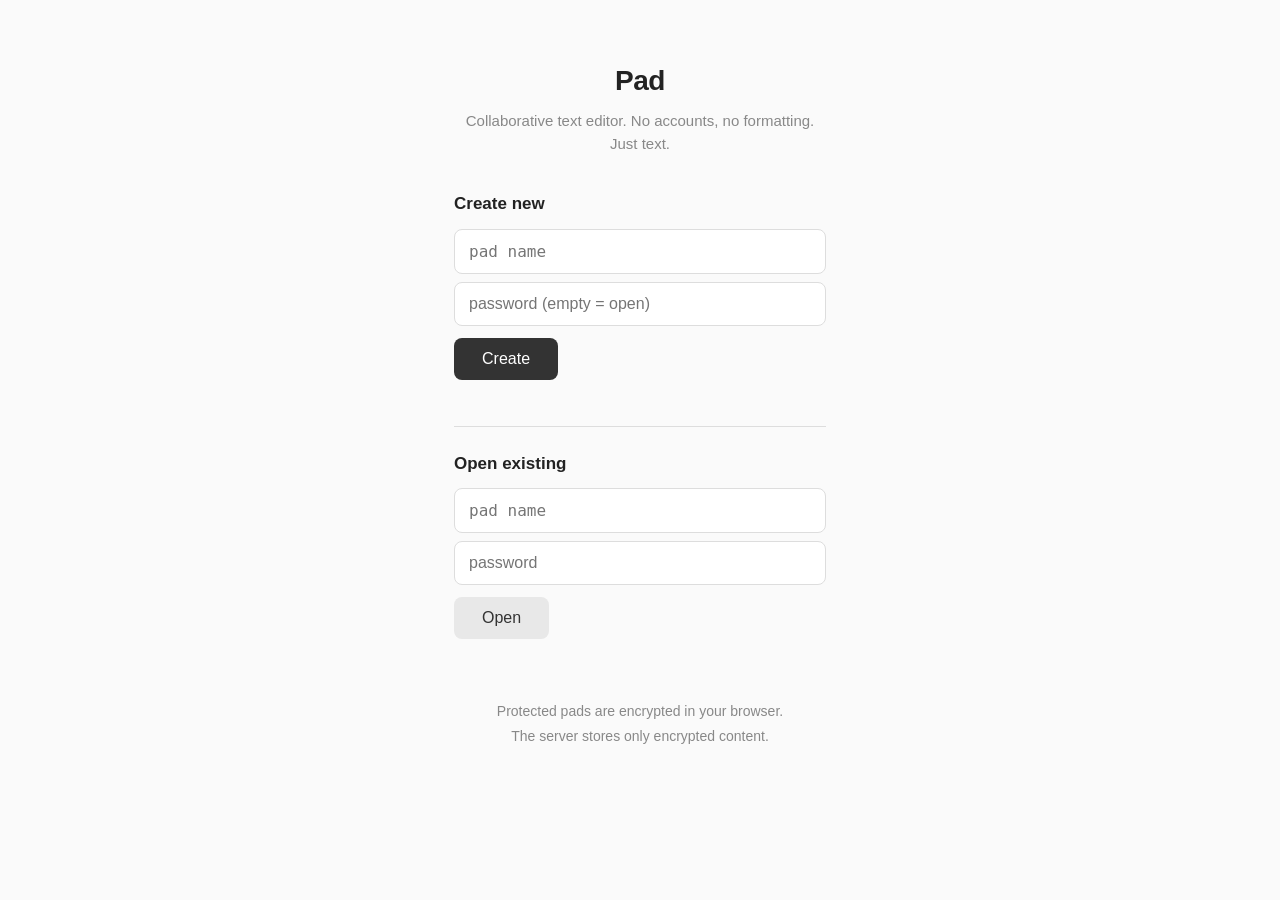
==== static/index.html @ 8dba5f85 "Initial commit — collaborative encrypted text pad Co-Authored-By: Claude Sonnet 4.6 <noreply@anthrop" ====
<!DOCTYPE html>
<html lang="en">
<head>
<meta charset="UTF-8">
<meta name="viewport" content="width=device-width, initial-scale=1.0">
<title>Pad</title>
<meta name="robots" content="noindex, nofollow">
<link rel="stylesheet" href="/static/style.css?v=3">
</head>
<body>
<div class="landing">
  <h1>Pad</h1>
  <p class="subtitle">Collaborative text editor. No accounts, no formatting. Just text.</p>

  <div class="landing-sections">
    <div class="landing-section">
      <h2>Create new</h2>
      <form id="create-form" class="landing-form">
        <input type="text" id="create-name" placeholder="pad name" autocomplete="off" spellcheck="false" required>
        <input type="password" id="create-password" placeholder="password (empty = open)" autocomplete="off">
        <button type="submit" class="btn">Create</button>
      </form>
      <p class="form-hint" id="create-error"></p>
    </div>

    <div class="landing-divider"></div>

    <div class="landing-section">
      <h2>Open existing</h2>
      <form id="open-form" class="landing-form">
        <input type="text" id="open-name" placeholder="pad name" autocomplete="off" spellcheck="false" required>
        <input type="password" id="open-password" placeholder="password" autocomplete="off">
        <button type="submit" class="btn btn-secondary">Open</button>
      </form>
      <p class="form-hint" id="open-error"></p>
    </div>
  </div>

  <div class="landing-info">
    <p>Protected pads are encrypted in your browser.</p>
    <p>The server stores only encrypted content.</p>
  </div>
</div>
<script>
(function() {
  function clean(name) {
    return name.trim().replace(/^\/+/, '').replace(/[^a-zA-Z0-9\-]/g, '');
  }

  // Store password and mode temporarily for the pad page to pick up
  function goToPad(name, password, isCreate) {
    sessionStorage.setItem('pad_password', password || '');
    sessionStorage.setItem('pad_password_for', name);
    if (isCreate) sessionStorage.setItem('pad_create', '1');
    else sessionStorage.removeItem('pad_create');
    window.location.href = '/' + name;
  }

  document.getElementById('create-form').addEventListener('submit', function(e) {
    e.preventDefault();
    var name = clean(document.getElementById('create-name').value);
    var password = document.getElementById('create-password').value;
    var errorEl = document.getElementById('create-error');

    if (!name || name.length < 3) {
      errorEl.textContent = 'Name must be at least 3 characters (letters, numbers, hyphens).';
      return;
    }
    if (name.length > 64) {
      errorEl.textContent = 'Name too long (max 64 characters).';
      return;
    }
    errorEl.textContent = '';
    goToPad(name, password, true);
  });

  document.getElementById('open-form').addEventListener('submit', function(e) {
    e.preventDefault();
    var name = clean(document.getElementById('open-name').value);
    var password = document.getElementById('open-password').value;
    var errorEl = document.getElementById('open-error');

    if (!name || name.length < 3) {
      errorEl.textContent = 'Enter a valid pad name.';
      return;
    }
    errorEl.textContent = '';
    goToPad(name, password, false);
  });
})();
</script>
</body>
</html>
---- static/style.css ----
*, *::before, *::after {
  box-sizing: border-box;
  margin: 0;
  padding: 0;
}

:root {
  --bg: #fafafa;
  --fg: #222;
  --muted: #888;
  --border: #ddd;
  --gutter-bg: #f0f0f0;
  --toolbar-bg: #fff;
  --btn-bg: #333;
  --btn-fg: #fff;
  --btn-sec-bg: #e8e8e8;
  --btn-sec-fg: #333;
  --mono: "SF Mono", "Menlo", "Consolas", "DejaVu Sans Mono", monospace;
  --sans: -apple-system, BlinkMacSystemFont, "Segoe UI", Roboto, "Helvetica Neue", Arial, sans-serif;
}

html, body {
  height: 100%;
  font-family: var(--sans);
  background: var(--bg);
  color: var(--fg);
  font-size: 16px;
  line-height: 1.5;
  -webkit-text-size-adjust: 100%;
}

/* --- Landing page --- */

.landing {
  max-width: 420px;
  margin: 0 auto;
  padding: 60px 24px 40px;
  text-align: center;
}

.landing h1 {
  font-size: 28px;
  font-weight: 600;
  margin-bottom: 8px;
  letter-spacing: -0.5px;
}

.subtitle {
  color: var(--muted);
  margin-bottom: 36px;
  font-size: 15px;
}

.landing-sections {
  text-align: left;
}

.landing-section h2 {
  font-size: 17px;
  font-weight: 600;
  margin-bottom: 12px;
}

.landing-divider {
  border-top: 1px solid var(--border);
  margin: 24px 0;
}

.landing-form {
  display: flex;
  flex-direction: column;
  gap: 8px;
}

/* 16px minimum prevents iOS auto-zoom on focus */
.landing-form input {
  padding: 12px 14px;
  border: 1px solid var(--border);
  border-radius: 8px;
  font-size: 16px;
  font-family: var(--sans);
  background: #fff;
  outline: none;
}

.landing-form input[type="text"] {
  font-family: var(--mono);
}

.landing-form input:focus {
  border-color: #999;
}

.landing-form .btn {
  align-self: flex-start;
  margin-top: 4px;
}

.form-hint {
  color: #c33;
  font-size: 14px;
  min-height: 18px;
  margin-top: 4px;
}

.btn {
  display: inline-block;
  padding: 12px 28px;
  border: none;
  border-radius: 8px;
  font-size: 16px;
  font-family: var(--sans);
  cursor: pointer;
  background: var(--btn-bg);
  color: var(--btn-fg);
  transition: opacity 0.15s;
  -webkit-tap-highlight-color: transparent;
}

.btn:hover {
  opacity: 0.85;
}

.btn:active {
  opacity: 0.7;
}

.btn-secondary {
  background: var(--btn-sec-bg);
  color: var(--btn-sec-fg);
}

.landing-info {
  margin-top: 40px;
  color: var(--muted);
  font-size: 14px;
  text-align: center;
}

.landing-info p {
  margin-bottom: 4px;
}

/* --- Auth dialog --- */

.overlay {
  position: fixed;
  inset: 0;
  background: var(--bg);
  display: flex;
  align-items: center;
  justify-content: center;
  z-index: 100;
  padding: 24px;
}

.auth-dialog {
  max-width: 360px;
  width: 100%;
  text-align: center;
}

.auth-dialog h2 {
  font-size: 20px;
  font-weight: 600;
  margin-bottom: 8px;
}

.auth-desc {
  color: var(--muted);
  font-size: 14px;
  margin-bottom: 20px;
}

.auth-dialog form {
  display: flex;
  gap: 8px;
}

.auth-dialog input {
  flex: 1;
  padding: 12px 14px;
  border: 1px solid var(--border);
  border-radius: 8px;
  font-size: 16px;
  font-family: var(--sans);
  background: #fff;
  outline: none;
  min-width: 0;
}

.auth-dialog input:focus {
  border-color: #999;
}

.auth-error {
  color: #c33;
  font-size: 14px;
  margin-top: 12px;
  min-height: 20px;
}

/* --- Pad page --- */

.pad-body {
  display: flex;
  flex-direction: column;
  overflow: hidden;
}

.editor-wrap {
  display: flex;
  flex-direction: column;
  height: 100%;
  overflow: hidden;
}

.toolbar {
  display: flex;
  align-items: center;
  gap: 12px;
  padding: 8px 12px;
  background: var(--toolbar-bg);
  border-bottom: 1px solid var(--border);
  font-size: 14px;
  flex-shrink: 0;
  min-height: 40px;
}

.toolbar-brand {
  font-weight: 600;
  text-decoration: none;
  color: var(--fg);
  flex-shrink: 0;
  padding: 2px 0;
}

.toolbar-name {
  font-family: var(--mono);
  color: var(--muted);
  font-size: 13px;
  white-space: nowrap;
  overflow: hidden;
  text-overflow: ellipsis;
  min-width: 0;
}

.toolbar-lock {
  font-size: 14px;
  flex-shrink: 0;
}

.toolbar-spacer {
  flex: 1;
}

.toolbar-info {
  color: var(--muted);
  font-family: var(--mono);
  font-size: 13px;
  white-space: nowrap;
  flex-shrink: 0;
}

.toolbar-status {
  font-size: 13px;
  white-space: nowrap;
  flex-shrink: 0;
}

.status-ok { color: #2a7d2a; }
.status-warn { color: #b58900; }
.status-err { color: #c33; }

.toolbar-clients {
  color: var(--muted);
  font-size: 13px;
  white-space: nowrap;
  flex-shrink: 0;
}

.editor {
  display: flex;
  flex: 1;
  overflow: hidden;
}

.gutter {
  width: 48px;
  background: var(--gutter-bg);
  border-right: 1px solid var(--border);
  overflow: hidden;
  flex-shrink: 0;
  padding: 10px 0;
  user-select: none;
  -webkit-user-select: none;
}

.gutter-line {
  font-family: var(--mono);
  font-size: 15px;
  line-height: 1.5;
  text-align: right;
  padding-right: 8px;
  color: #aaa;
  overflow: hidden;
}

#text {
  flex: 1;
  border: none;
  outline: none;
  resize: none;
  padding: 10px 14px;
  font-family: var(--mono);
  font-size: 15px;
  line-height: 1.5;
  background: #fff;
  color: var(--fg);
  white-space: pre-wrap;
  word-wrap: break-word;
  overflow-wrap: break-word;
  tab-size: 2;
  -moz-tab-size: 2;
  -webkit-overflow-scrolling: touch;
}

#text::placeholder {
  color: #ccc;
}

/* --- Tablet (portrait) --- */

@media (max-width: 768px) {
  .toolbar {
    gap: 10px;
    padding: 8px 10px;
  }

  .toolbar-name {
    max-width: 160px;
  }

  .gutter {
    width: 44px;
  }
}

/* --- Phone --- */

@media (max-width: 600px) {
  .landing {
    padding: 40px 20px 24px;
  }

  .landing h1 {
    font-size: 24px;
  }

  .subtitle {
    font-size: 14px;
    margin-bottom: 28px;
  }

  .landing-form .btn {
    align-self: stretch;
    text-align: center;
  }

  .toolbar {
    gap: 6px;
    padding: 6px 8px;
    min-height: 36px;
  }

  .toolbar-brand {
    font-size: 13px;
  }

  .toolbar-name {
    font-size: 11px;
    max-width: 120px;
  }

  .toolbar-info {
    display: none;
  }

  .toolbar-status {
    font-size: 11px;
  }

  .toolbar-clients {
    font-size: 11px;
  }

  .gutter {
    width: 36px;
    padding: 8px 0;
  }

  .gutter-line {
    font-size: 13px;
    padding-right: 4px;
  }

  /* 16px prevents iOS zoom; slightly larger line-height for touch */
  #text {
    font-size: 16px;
    line-height: 1.5;
    padding: 8px 10px;
  }

  .auth-dialog form {
    flex-direction: column;
  }

  .auth-dialog input {
    width: 100%;
  }

  .auth-dialog .btn {
    width: 100%;
    text-align: center;
  }
}

/* --- Small phone --- */

@media (max-width: 380px) {
  .toolbar-name {
    max-width: 80px;
    font-size: 10px;
  }

  .toolbar-lock {
    display: none;
  }

  .gutter {
    width: 30px;
  }

  .gutter-line {
    font-size: 11px;
    padding-right: 3px;
  }
}

/* --- Landscape phone --- */

@media (max-height: 500px) and (orientation: landscape) {
  .toolbar {
    min-height: 32px;
    padding: 4px 8px;
  }

  .landing {
    padding: 20px 24px;
  }
}
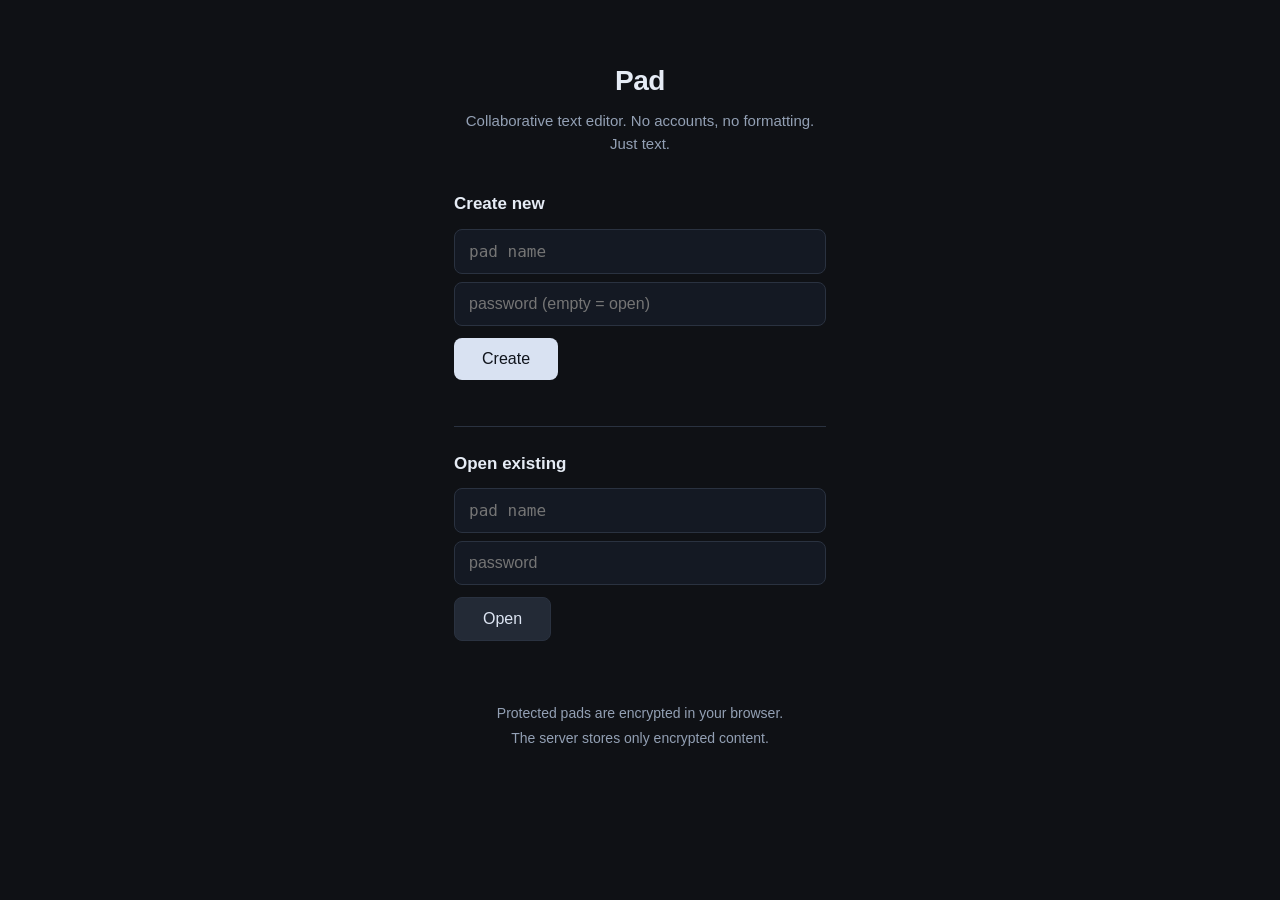
==== commit a044ed83: "Explain HTTP test limitations" ====
--- a/static/index.html
+++ b/static/index.html
@@ -43,6 +43,18 @@
 </div>
 <script>
 (function() {
+  if (!window.isSecureContext) {
+    ['create-password', 'open-password'].forEach(function(id) {
+      var input = document.getElementById(id);
+      input.value = '';
+      input.disabled = true;
+      input.placeholder = 'passwords require HTTPS';
+    });
+    document.querySelector('.landing-info').innerHTML =
+      '<p>HTTP test mode: create and open pads without a password.</p>' +
+      '<p>Password-protected pads require HTTPS.</p>';
+  }
+
   function clean(name) {
     return name.trim().replace(/^\/+/, '').replace(/[^a-zA-Z0-9\-]/g, '');
   }
--- a/static/style.css
+++ b/static/style.css
@@ -5,16 +5,19 @@
 }
 
 :root {
-  --bg: #fafafa;
-  --fg: #222;
-  --muted: #888;
-  --border: #ddd;
-  --gutter-bg: #f0f0f0;
-  --toolbar-bg: #fff;
-  --btn-bg: #333;
-  --btn-fg: #fff;
-  --btn-sec-bg: #e8e8e8;
-  --btn-sec-fg: #333;
+  --bg: #0f1115;
+  --panel: #171b22;
+  --fg: #e6ecf5;
+  --muted: #93a0b4;
+  --border: #2a3240;
+  --gutter-bg: #141922;
+  --toolbar-bg: #12161d;
+  --btn-bg: #d9e2f2;
+  --btn-fg: #10141c;
+  --btn-sec-bg: #232a36;
+  --btn-sec-fg: #dce4f2;
+  --input-bg: #141923;
+  --accent: #7cc4ff;
   --mono: "SF Mono", "Menlo", "Consolas", "DejaVu Sans Mono", monospace;
   --sans: -apple-system, BlinkMacSystemFont, "Segoe UI", Roboto, "Helvetica Neue", Arial, sans-serif;
 }
@@ -29,6 +32,10 @@
   -webkit-text-size-adjust: 100%;
 }
 
+::selection {
+  background: rgba(124, 196, 255, 0.28);
+}
+
 /* --- Landing page --- */
 
 .landing {
@@ -79,7 +86,8 @@
   border-radius: 8px;
   font-size: 16px;
   font-family: var(--sans);
-  background: #fff;
+  background: var(--input-bg);
+  color: var(--fg);
   outline: none;
 }
 
@@ -88,7 +96,7 @@
 }
 
 .landing-form input:focus {
-  border-color: #999;
+  border-color: var(--accent);
 }
 
 .landing-form .btn {
@@ -97,7 +105,7 @@
 }
 
 .form-hint {
-  color: #c33;
+  color: #ff8d8d;
   font-size: 14px;
   min-height: 18px;
   margin-top: 4px;
@@ -128,6 +136,7 @@
 .btn-secondary {
   background: var(--btn-sec-bg);
   color: var(--btn-sec-fg);
+  border: 1px solid var(--border);
 }
 
 .landing-info {
@@ -184,17 +193,18 @@
   border-radius: 8px;
   font-size: 16px;
   font-family: var(--sans);
-  background: #fff;
+  background: var(--input-bg);
+  color: var(--fg);
   outline: none;
   min-width: 0;
 }
 
 .auth-dialog input:focus {
-  border-color: #999;
+  border-color: var(--accent);
 }
 
 .auth-error {
-  color: #c33;
+  color: #ff8d8d;
   font-size: 14px;
   margin-top: 12px;
   min-height: 20px;
@@ -203,16 +213,14 @@
 /* --- Pad page --- */
 
 .pad-body {
-  display: flex;
-  flex-direction: column;
-  overflow: hidden;
+  display: block;
+  overflow-y: auto;
+  min-height: 100dvh;
 }
 
 .editor-wrap {
-  display: flex;
-  flex-direction: column;
-  height: 100%;
-  overflow: hidden;
+  display: block;
+  min-height: 100dvh;
 }
 
 .toolbar {
@@ -225,6 +233,9 @@
   font-size: 14px;
   flex-shrink: 0;
   min-height: 40px;
+  position: sticky;
+  top: 0;
+  z-index: 10;
 }
 
 .toolbar-brand {
@@ -268,9 +279,9 @@
   flex-shrink: 0;
 }
 
-.status-ok { color: #2a7d2a; }
-.status-warn { color: #b58900; }
-.status-err { color: #c33; }
+.status-ok { color: #77d277; }
+.status-warn { color: #ffd166; }
+.status-err { color: #ff8d8d; }
 
 .toolbar-clients {
   color: var(--muted);
@@ -281,17 +292,17 @@
 
 .editor {
   display: flex;
-  flex: 1;
-  overflow: hidden;
+  overflow: visible;
+  min-width: 0;
+  align-items: flex-start;
 }
 
 .gutter {
   width: 48px;
   background: var(--gutter-bg);
   border-right: 1px solid var(--border);
-  overflow: hidden;
-  flex-shrink: 0;
-  padding: 10px 0;
+  flex-shrink: 0;
+  padding: 10px 0 18px;
   user-select: none;
   -webkit-user-select: none;
 }
@@ -300,33 +311,38 @@
   font-family: var(--mono);
   font-size: 15px;
   line-height: 1.5;
+  height: 1.5em;
   text-align: right;
   padding-right: 8px;
-  color: #aaa;
+  color: #738099;
   overflow: hidden;
 }
 
 #text {
   flex: 1;
+  display: block;
+  width: 100%;
+  height: auto;
+  min-width: 0;
+  min-height: calc(100dvh - 41px);
   border: none;
   outline: none;
   resize: none;
-  padding: 10px 14px;
+  overflow: auto;
+  padding: 10px 14px 18px;
   font-family: var(--mono);
   font-size: 15px;
   line-height: 1.5;
-  background: #fff;
+  background: var(--panel);
   color: var(--fg);
-  white-space: pre-wrap;
-  word-wrap: break-word;
-  overflow-wrap: break-word;
+  white-space: pre;
   tab-size: 2;
   -moz-tab-size: 2;
   -webkit-overflow-scrolling: touch;
 }
 
 #text::placeholder {
-  color: #ccc;
+  color: #70809a;
 }
 
 /* --- Tablet (portrait) --- */
@@ -396,7 +412,7 @@
 
   .gutter {
     width: 36px;
-    padding: 8px 0;
+    padding: 8px 0 16px;
   }
 
   .gutter-line {
